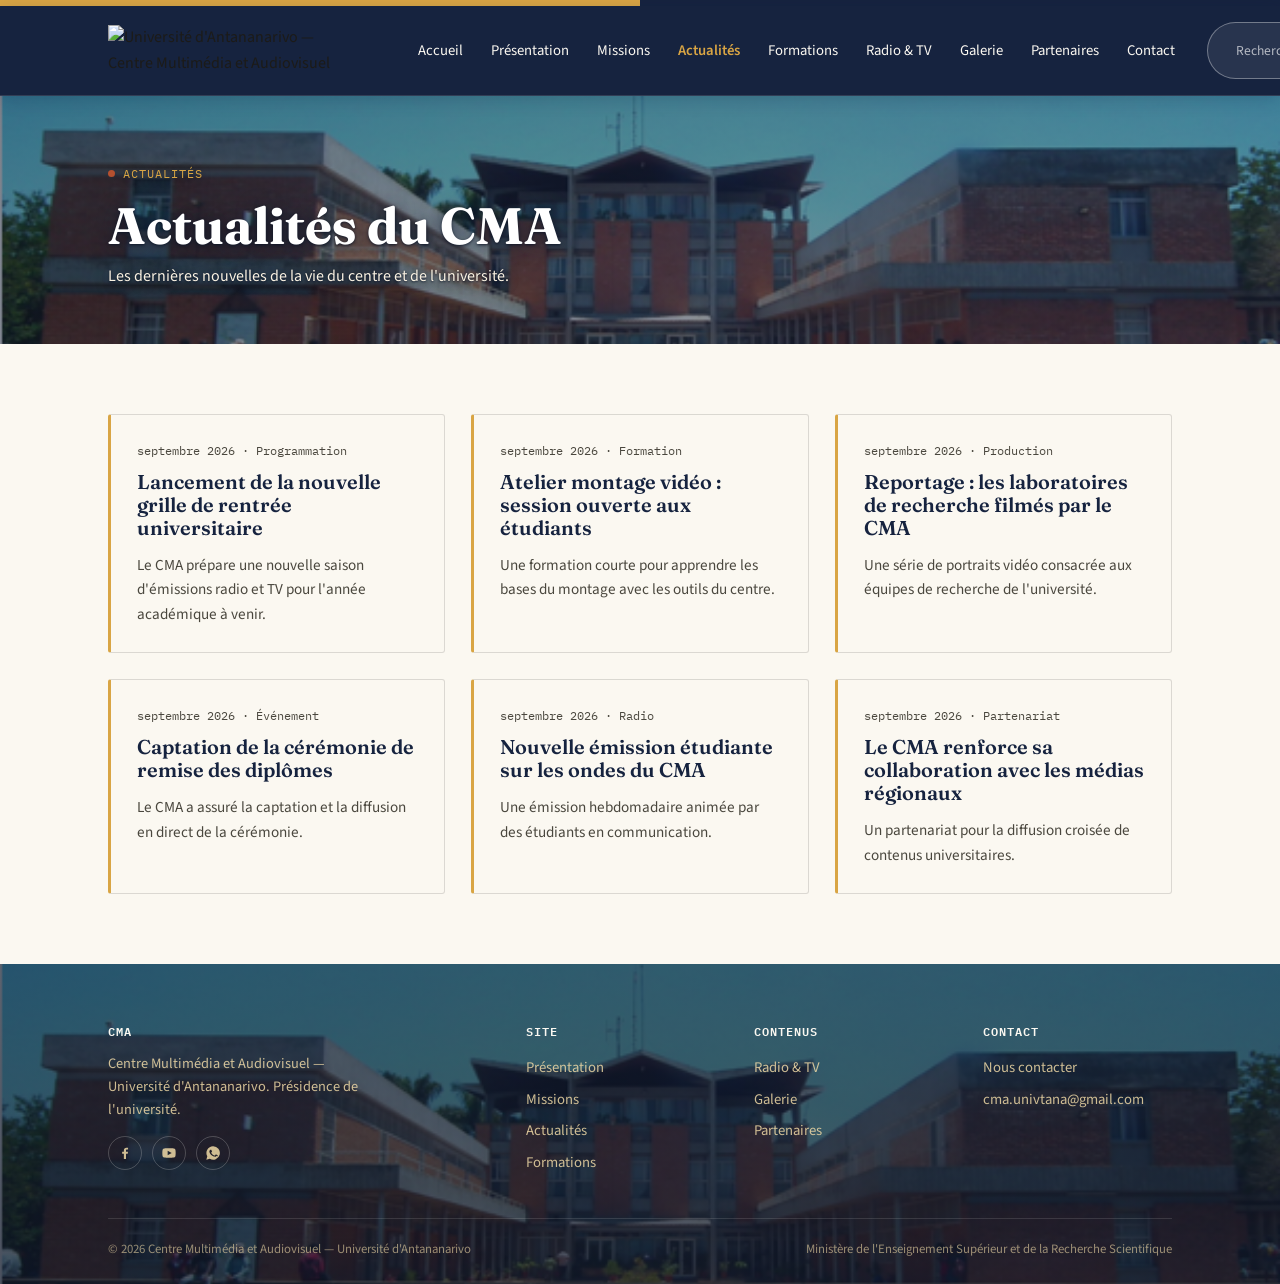
==== actualites.html @ 6f78a0c6 "Add files via upload" ====
<!DOCTYPE html>
<html lang="fr">
<head>
<meta charset="UTF-8">
<meta name="viewport" content="width=device-width, initial-scale=1.0">
<title>Actualités | CMA — Université d'Antananarivo</title>
<link rel="icon" href="assets/logo-cma.png" type="image/png">
<link rel="stylesheet" href="styles.css">
</head>
<body>
<a href="#main" class="skip-link">Aller au contenu principal</a>
<div class="top-strip"></div>

<header class="site-header">
  <div class="header-inner">
    <div class="brand-group">
      <a href="index.html" class="brand">
        <img src="assets/logo-cma-header.png" alt="Université d'Antananarivo — Centre Multimédia et Audiovisuel" class="brand-logo">
      </a>
    </div>
    <button class="nav-toggle" aria-label="Ouvrir le menu" aria-expanded="false"><span></span></button>
    <nav class="main-nav" aria-label="Navigation principale">
      <a href="index.html">Accueil</a>
      <a href="presentation.html">Présentation</a>
      <a href="missions.html">Missions</a>
      <a href="actualites.html" class="current">Actualités</a>
      <a href="formations.html">Formations</a>
      <a href="radio-tv.html">Radio &amp; TV</a>
      <a href="galerie.html">Galerie</a>
      <a href="partenaires.html">Partenaires</a>
      <a href="contact.html">Contact</a>
    </nav>
    <div class="header-actions">
      <form class="search-box" id="site-search-form" role="search">
        <input type="text" id="site-search" placeholder="Rechercher…" autocomplete="off">
        <button type="submit" aria-label="Lancer la recherche"><svg viewBox="0 0 24 24" fill="none" width="14" height="14"><circle cx="10.5" cy="10.5" r="6.5" stroke="white" stroke-width="2"/><line x1="15.3" y1="15.3" x2="20" y2="20" stroke="white" stroke-width="2" stroke-linecap="round"/></svg></button>
      </form>
    </div>
    <div id="search-results"></div>
  </div>
</header>

<main id="main">

  <section class="page-hero">
    <div class="container">
      <span class="eyebrow">Actualités</span>
      <h1>Actualités du CMA</h1>
      <p>Les dernières nouvelles de la vie du centre et de l'université.</p>
    </div>
  </section>

  <section>
    <div class="container">
      <div class="grid grid-3">
        <div class="card news-card">
          <span class="date">septembre 2026 · Programmation</span>
          <h3>Lancement de la nouvelle grille de rentrée universitaire</h3>
          <p>Le CMA prépare une nouvelle saison d'émissions radio et TV pour l'année académique à venir.</p>
        </div>
        <div class="card news-card">
          <span class="date">septembre 2026 · Formation</span>
          <h3>Atelier montage vidéo : session ouverte aux étudiants</h3>
          <p>Une formation courte pour apprendre les bases du montage avec les outils du centre.</p>
        </div>
        <div class="card news-card">
          <span class="date">septembre  2026 · Production</span>
          <h3>Reportage : les laboratoires de recherche filmés par le CMA</h3>
          <p>Une série de portraits vidéo consacrée aux équipes de recherche de l'université.</p>
        </div>
        <div class="card news-card">
          <span class="date">septembre 2026 · Événement</span>
          <h3>Captation de la cérémonie de remise des diplômes</h3>
          <p>Le CMA a assuré la captation et la diffusion en direct de la cérémonie.</p>
        </div>
        <div class="card news-card">
          <span class="date">septembre 2026 · Radio</span>
          <h3>Nouvelle émission étudiante sur les ondes du CMA</h3>
          <p>Une émission hebdomadaire animée par des étudiants en communication.</p>
        </div>
        <div class="card news-card">
          <span class="date">septembre 2026 · Partenariat</span>
          <h3>Le CMA renforce sa collaboration avec les médias régionaux</h3>
          <p>Un partenariat pour la diffusion croisée de contenus universitaires.</p>
        </div>
      </div>
    </div>
  </section>

</main>

<footer class="site-footer">
  <div class="container">
    <div class="footer-grid">
      <div>
        <h4>CMA</h4>
        <p style="color: var(--gold-soft); opacity:0.85; font-size:0.9rem; max-width:280px;">Centre Multimédia et Audiovisuel — Université d'Antananarivo. Présidence de l'université.</p>
        <div class="social-row" style="margin-top:14px;">
          <a href="https://www.facebook.com/profile.php?id=61587977565818" target="_blank" rel="noopener" aria-label="Facebook" title="Facebook"><svg viewBox="0 0 24 24" width="16" height="16" fill="currentColor"><path d="M13.5 21v-7.8h2.6l.4-3h-3v-1.9c0-.9.3-1.5 1.5-1.5h1.6V4.1C15.9 4 15 4 14 4c-2.2 0-3.7 1.3-3.7 3.8v2.4H7.7v3h2.6V21h3.2z"/></svg></a>
          <a href="https://www.youtube.com/@CMAUnivAntananarivo" target="_blank" rel="noopener" aria-label="YouTube" title="YouTube"><svg viewBox="0 0 24 24" width="16" height="16" fill="currentColor"><path d="M21.6 7.2c-.2-1-1-1.7-2-1.9C17.9 5 12 5 12 5s-5.9 0-7.6.3c-1 .2-1.8.9-2 1.9C2 9 2 12 2 12s0 3 .4 4.8c.2 1 1 1.7 2 1.9C6.1 19 12 19 12 19s5.9 0 7.6-.3c1-.2 1.8-.9 2-1.9.4-1.8.4-4.8.4-4.8s0-3-.4-4.8zM10 15.5v-7l6 3.5-6 3.5z"/></svg></a>
          <a href="https://wa.me/261342315042" target="_blank" rel="noopener" aria-label="WhatsApp" title="WhatsApp"><svg viewBox="0 0 24 24" width="16" height="16" fill="currentColor"><path d="M12 2a10 10 0 0 0-8.6 15L2 22l5.2-1.4A10 10 0 1 0 12 2zm5.8 14.2c-.2.6-1.4 1.2-2 1.3-.5.1-1.1.1-1.8-.1-.4-.1-.9-.3-1.6-.6-2.8-1.2-4.6-4-4.7-4.2-.1-.2-1.1-1.5-1.1-2.9s.7-2 1-2.3c.3-.3.6-.4.8-.4h.6c.2 0 .4 0 .6.5.2.6.7 1.9.8 2 .1.2.1.3 0 .5-.1.2-.2.3-.4.5-.2.2-.4.4-.5.6-.2.2-.4.4-.2.7.2.3.9 1.5 2 2.4 1.3 1.1 2.4 1.5 2.8 1.6.3.1.5.1.7-.1.2-.2.8-.9 1-1.2.2-.3.4-.3.7-.2.3.1 1.7.8 2 1 .3.1.5.2.6.3.1.2.1.9-.1 1.5z"/></svg></a>
        </div>
      </div>
      <div>
        <h4>Site</h4>
        <a href="presentation.html">Présentation</a>
        <a href="missions.html">Missions</a>
        <a href="actualites.html">Actualités</a>
        <a href="formations.html">Formations</a>
      </div>
      <div>
        <h4>Contenus</h4>
        <a href="radio-tv.html">Radio &amp; TV</a>
        <a href="galerie.html">Galerie</a>
        <a href="partenaires.html">Partenaires</a>
      </div>
      <div>
        <h4>Contact</h4>
        <a href="contact.html">Nous contacter</a>
        <a href="mailto:cma.univtana@gmail.com">cma.univtana@gmail.com</a>
      </div>
    </div>
    <div class="footer-bottom">
      <span>© 2026 Centre Multimédia et Audiovisuel — Université d'Antananarivo</span>
      <span>Ministère de l'Enseignement Supérieur et de la Recherche Scientifique</span>
    </div>
  </div>
</footer>

<div class="lightbox" id="lightbox">
  <button class="lightbox-close" aria-label="Fermer">×</button>
  <div class="lightbox-box">
    <h3 id="lightbox-title"></h3>
    <p id="lightbox-caption" style="color: var(--gold-soft);"></p>
  </div>
</div>

<script src="script.js"></script>
</body>
</html>
---- styles.css ----
@import url('https://fonts.googleapis.com/css2?family=Fraunces:opsz,wght@9..144,400;9..144,500;9..144,600;9..144,700&family=Source+Sans+3:wght@400;500;600;700&family=IBM+Plex+Mono:wght@400;500&display=swap');

:root {
  /* Color */
  --navy: #16233F;
  --navy-deep: #0E1729;
  --logo-blue: #004FA4;
  --gold: #D9A544;
  --gold-soft: #EFD9A6;
  --terracotta: #B5502F;
  --green: #2F5233;
  --cream: #F6F1E7;
  --paper: #FBF8F1;
  --ink: #1C1B18;
  --ink-soft: #4A473E;
  --line: rgba(28,27,24,0.14);

  /* Organigramme — accents de service (dérivés de la palette du site) */
  --org-tv: #1B4B7A;
  --org-radio: #2F5233;
  --org-multimedia: #B5502F;
  --org-formation: #A97C1F;
  --org-incubator: #7A2E2E;
  --org-admin: #16233F;

  /* Type */
  --font-display: "Fraunces", serif;
  --font-body: "Source Sans 3", sans-serif;
  --font-mono: "IBM Plex Mono", monospace;

  --radius: 3px;
}

* { box-sizing: border-box; }
html { scroll-behavior: smooth; }

body {
  margin: 0;
  background: var(--paper);
  color: var(--ink);
  font-family: var(--font-body);
  font-size: 16px;
  line-height: 1.6;
  -webkit-font-smoothing: antialiased;
}

img { max-width: 100%; display: block; }
a { color: inherit; }

h1, h2, h3, h4 {
  font-family: var(--font-display);
  font-weight: 600;
  color: var(--navy);
  margin: 0 0 0.5em;
  line-height: 1.15;
}

h1 { font-size: clamp(2.2rem, 4vw, 3.4rem); font-weight: 700; }
h2 { font-size: clamp(1.6rem, 2.6vw, 2.2rem); }
h3 { font-size: 1.25rem; }

p { margin: 0 0 1em; color: var(--ink-soft); }

.container {
  max-width: 1120px;
  margin: 0 auto;
  padding: 0 28px;
}

/* ---------- Utility: timecode eyebrow ---------- */
.eyebrow {
  display: inline-flex;
  align-items: center;
  gap: 8px;
  font-family: var(--font-mono);
  font-size: 0.78rem;
  letter-spacing: 0.08em;
  color: var(--terracotta);
  text-transform: uppercase;
  margin-bottom: 14px;
}
.eyebrow::before {
  content: "";
  width: 7px; height: 7px;
  border-radius: 50%;
  background: var(--terracotta);
  display: inline-block;
}

/* ---------- Skip link / focus ---------- */
.skip-link {
  position: absolute; left: -999px; top: 0;
  background: var(--navy); color: var(--paper);
  padding: 10px 16px; z-index: 200;
}
.skip-link:focus { left: 12px; top: 12px; }
a:focus-visible, button:focus-visible, input:focus-visible, textarea:focus-visible {
  outline: 3px solid var(--gold);
  outline-offset: 2px;
}

/* ---------- Gold band top strip (letterhead echo) ---------- */
.top-strip {
  height: 6px;
  background: linear-gradient(90deg, var(--gold) 0 50%, var(--navy) 50% 100%);
}

/* ---------- Header ---------- */
header.site-header {
  background: var(--navy);
  border-bottom: 1px solid rgba(255,255,255,0.12);
  position: sticky;
  top: 0;
  z-index: 100;
  box-shadow: 0 4px 16px rgba(0,30,70,0.18);
}
.header-inner {
  display: flex;
  align-items: center;
  justify-content: space-between;
  padding: 16px 28px;
  max-width: 1120px;
  margin: 0 auto;
  gap: 20px;
}
.brand-group {
  display: flex;
  align-items: center;
  gap: 14px;
}
.brand-badge { display: flex; align-items: center; flex-shrink: 0; }
.brand-badge-img {
  width: 62px; height: 62px; border-radius: 50%;
  object-fit: cover; object-position: center;
  border: 2px solid var(--gold);
  box-shadow: 0 6px 14px rgba(0,20,50,0.3);
}
.brand {
  display: flex;
  align-items: center;
  gap: 12px;
  text-decoration: none;
}
.brand-logo {
  height: auto;
  width: 230px;
  max-width: 34vw;
  flex-shrink: 0;
}
.brand-text { line-height: 1.2; }
.brand-text .name { font-family: var(--font-display); font-weight: 700; font-size: 1.05rem; color: var(--paper); display:block; }
.brand-text .sub { font-family: var(--font-mono); font-size: 0.68rem; letter-spacing: 0.06em; color: rgba(255,255,255,0.75); text-transform: uppercase; }

nav.main-nav {
  display: flex;
  align-items: center;
  gap: 4px;
  margin-left: 48px;
}
nav.main-nav a {
  font-size: 0.92rem;
  text-decoration: none;
  color: var(--paper);
  padding: 8px 12px;
  border-radius: var(--radius);
  white-space: nowrap;
}
nav.main-nav a:hover { background: rgba(255,255,255,0.12); color: var(--paper); }
nav.main-nav a.current { color: var(--gold); font-weight: 600; }

.header-actions { display: flex; align-items: center; gap: 10px; }

.search-box {
  display: flex; align-items: center;
  border: 1px solid rgba(255,255,255,0.35);
  border-radius: 999px;
  padding: 6px 6px 6px 14px;
  background: rgba(255,255,255,0.08);
}
.search-box input {
  border: none; outline: none; background: transparent;
  font-family: var(--font-body); font-size: 0.85rem;
  width: 130px; color: var(--paper);
}
.search-box input::placeholder { color: rgba(255,255,255,0.65); }
.search-box button {
  border: none; background: var(--gold); color: var(--navy-deep);
  width: 26px; height: 26px; border-radius: 50%;
  display: flex; align-items: center; justify-content: center;
  cursor: pointer;
}
.search-box button svg circle, .search-box button svg line { stroke: var(--navy-deep); }

.nav-toggle {
  display: none;
  background: none; border: 1px solid rgba(255,255,255,0.4); border-radius: var(--radius);
  padding: 8px 10px; cursor: pointer;
}
.nav-toggle span, .nav-toggle span::before, .nav-toggle span::after {
  content: ""; display: block; width: 20px; height: 2px; background: var(--paper);
  position: relative; transition: 0.2s;
}
.nav-toggle span::before { position: absolute; top: -6px; }
.nav-toggle span::after { position: absolute; top: 6px; }

#search-results {
  display: none;
  position: absolute; right: 28px; top: 64px;
  background: var(--paper); border: 1px solid var(--line);
  border-radius: var(--radius); box-shadow: 0 12px 28px rgba(14,23,41,0.15);
  width: 320px; max-height: 360px; overflow-y: auto; z-index: 150;
}
#search-results.open { display: block; }
#search-results a { display: block; padding: 12px 16px; text-decoration: none; border-bottom: 1px solid var(--line); }
#search-results a:last-child { border-bottom: none; }
#search-results a:hover { background: var(--cream); }
#search-results .r-eyebrow { font-family: var(--font-mono); font-size: 0.68rem; color: var(--terracotta); text-transform: uppercase; }
#search-results .r-title { color: var(--navy); font-weight: 600; margin-top: 2px; }
#search-results .empty { padding: 16px; color: var(--ink-soft); font-size: 0.88rem; }

/* ---------- Hero ---------- */
.hero {
  position: relative;
  background:
    linear-gradient(160deg, rgba(14,23,41,0.6), rgba(22,35,63,0.52)),
    url('assets/campus-bg.png') center/cover no-repeat;
  color: var(--paper);
  overflow: hidden;
  padding: 100px 0 90px;
}
.hero-bars {
  position: absolute; inset: 0;
  display: flex; align-items: flex-end; gap: 4px;
  opacity: 0.18; padding: 0 0;
}
.hero-bars span {
  flex: 1; background: var(--gold);
  animation: bar-pulse 2.6s ease-in-out infinite;
}
@keyframes bar-pulse {
  0%, 100% { transform: scaleY(0.3); }
  50% { transform: scaleY(1); }
}
@media (prefers-reduced-motion: reduce) {
  .hero-bars span { animation: none; transform: scaleY(0.6); }
}
.hero-content { position: relative; max-width: 680px; }
.hero-content.wide { max-width: 1100px; }
.hero .eyebrow { color: var(--gold); text-shadow: 0 1px 8px rgba(14,23,41,0.5); }
.hero .eyebrow::before { background: var(--terracotta); box-shadow: 0 0 0 4px rgba(181,80,47,0.35); }
.hero h1 { color: #FFFFFF; text-shadow: 0 2px 18px rgba(14,23,41,0.75), 0 1px 3px rgba(14,23,41,0.9); }
.hero p.lead { color: #FBF3E3; font-size: 1.15rem; max-width: 560px; text-shadow: 0 1px 14px rgba(14,23,41,0.7), 0 1px 2px rgba(14,23,41,0.85); }

.btn {
  display: inline-flex; align-items: center; gap: 8px;
  font-family: var(--font-body); font-weight: 600; font-size: 0.95rem;
  padding: 12px 22px; border-radius: 2px; text-decoration: none;
  cursor: pointer; border: 1px solid transparent;
}
.btn-primary { background: var(--gold); color: var(--navy-deep); }
.btn-primary:hover { background: #e6b862; }
.btn-outline { background: transparent; color: var(--paper); border-color: rgba(251,248,241,0.4); }
.btn-outline:hover { border-color: var(--paper); }
.btn-row { display: flex; gap: 14px; margin-top: 30px; flex-wrap: wrap; }

/* ---------- Sections ---------- */
section { padding: 70px 0; }
section.alt { background: var(--cream); }
.section-head { max-width: 640px; margin-bottom: 40px; }

.grid { display: grid; gap: 26px; }
.grid-3 { grid-template-columns: repeat(3, 1fr); }
.grid-2 { grid-template-columns: repeat(2, 1fr); }
.grid-4 { grid-template-columns: repeat(4, 1fr); }

.card {
  background: var(--paper);
  border: 1px solid var(--line);
  border-radius: var(--radius);
  padding: 26px;
  display: flex; flex-direction: column; gap: 10px;
}
.card .tc { font-family: var(--font-mono); font-size: 0.72rem; color: var(--terracotta); letter-spacing: 0.06em; }
.card h3 { margin-bottom: 4px; }
.card p { margin-bottom: 0; font-size: 0.95rem; }

/* News / actu card */
.news-card { border-left: 3px solid var(--gold); }
.news-card .date { font-family: var(--font-mono); font-size: 0.75rem; color: var(--ink-soft); }

/* On-air strip */
.onair-strip {
  background:
    linear-gradient(90deg, rgba(14,23,41,0.62), rgba(14,23,41,0.58)),
    url('assets/campus-bg.png') center/cover no-repeat;
  color: var(--paper);
  padding: 18px 0;
}
.onair-inner { display: flex; align-items: center; gap: 16px; flex-wrap: wrap; }
.tally {
  display: inline-flex; align-items: center; gap: 8px;
  font-family: var(--font-mono); font-size: 0.78rem; letter-spacing: 0.08em;
  background: rgba(181,80,47,0.18); border: 1px solid var(--terracotta);
  padding: 6px 12px; border-radius: 999px; text-transform: uppercase;
}
.tally .dot { width: 8px; height: 8px; border-radius: 50%; background: var(--terracotta); animation: blink 1.6s infinite; }
@keyframes blink { 0%,100%{opacity:1;} 50%{opacity:0.25;} }

/* Footer */
footer.site-footer {
  background:
    linear-gradient(180deg, rgba(14,23,41,0.68), rgba(14,23,41,0.75)),
    url('assets/campus-bg.png') center/cover no-repeat;
  color: var(--gold-soft);
  padding: 60px 0 24px;
}
.footer-grid { display: grid; grid-template-columns: 2fr 1fr 1fr 1fr; gap: 40px; margin-bottom: 40px; }
.footer-grid h4 { color: var(--paper); font-family: var(--font-mono); font-size: 0.78rem; letter-spacing: 0.08em; text-transform: uppercase; margin-bottom: 14px; }
.footer-grid a { display: block; text-decoration: none; color: var(--gold-soft); opacity: 0.85; padding: 4px 0; font-size: 0.92rem; }
.footer-grid a:hover { opacity: 1; text-decoration: underline; }
.footer-bottom { border-top: 1px solid rgba(251,248,241,0.12); padding-top: 20px; display: flex; justify-content: space-between; flex-wrap: wrap; gap: 10px; font-size: 0.8rem; color: rgba(239,217,166,0.6); }
.social-row { display: flex; gap: 10px; }
.social-row a { width: 34px; height: 34px; border: 1px solid rgba(251,248,241,0.25); border-radius: 50%; display: flex; align-items: center; justify-content: center; padding: 0; }
.social-row a:hover { border-color: var(--gold); background: rgba(217,165,68,0.1); }

/* ---------- Page hero (interior pages) ---------- */
.page-hero {
  background:
    linear-gradient(160deg, rgba(14,23,41,0.55), rgba(22,35,63,0.48)),
    url('assets/campus-bg.png') center/cover no-repeat;
  color: var(--paper);
  padding: 64px 0 54px;
  position: relative;
  overflow: hidden;
}
.page-hero .eyebrow { color: var(--gold); text-shadow: 0 1px 8px rgba(14,23,41,0.5); }
.page-hero .eyebrow::before { background: var(--terracotta); }
.page-hero h1 { color: #FFFFFF; margin-bottom: 8px; text-shadow: 0 2px 18px rgba(14,23,41,0.75), 0 1px 3px rgba(14,23,41,0.9); }
.page-hero p { color: #FBF3E3; max-width: 620px; margin-bottom: 0; text-shadow: 0 1px 14px rgba(14,23,41,0.7), 0 1px 2px rgba(14,23,41,0.85); }

/* Breadcrumb-like waveform divider */
.waveform-divider { display: flex; gap: 3px; align-items: flex-end; height: 20px; opacity: 0.5; margin-top: 24px; }
.waveform-divider span { width: 3px; background: var(--gold); }

/* ---------- Team / people ---------- */
.person {
  display: flex; gap: 16px; align-items: flex-start;
  padding: 18px 0; border-bottom: 1px solid var(--line);
}
.person:last-child { border-bottom: none; }
.avatar {
  width: 52px; height: 52px; border-radius: 50%;
  background: var(--cream); border: 1px solid var(--line);
  display: flex; align-items: center; justify-content: center;
  font-family: var(--font-display); font-weight: 600; color: var(--navy);
  flex-shrink: 0;
}
.person .role { font-family: var(--font-mono); font-size: 0.75rem; color: var(--terracotta); text-transform: uppercase; letter-spacing: 0.04em; }

/* ---------- Mission list ---------- */
.mission-item { display: flex; gap: 20px; padding: 26px 0; border-top: 1px solid var(--line); }
.mission-item:last-child { border-bottom: 1px solid var(--line); }
.mission-tc { font-family: var(--font-mono); color: var(--gold); background: var(--navy); padding: 6px 10px; height: fit-content; border-radius: 2px; font-size: 0.85rem; flex-shrink: 0; }

/* ---------- Gallery ---------- */
.gallery-grid { display: grid; grid-template-columns: repeat(3, 1fr); gap: 16px; }
.gallery-item {
  position: relative; aspect-ratio: 4/3; border-radius: var(--radius); overflow: hidden;
  cursor: pointer; border: 1px solid var(--line);
  display: flex; align-items: flex-end; justify-content: flex-start;
  color: var(--paper); padding: 14px; background: var(--cream);
}
.gallery-thumb { position: absolute; inset: 0; width: 100%; height: 100%; object-fit: cover; z-index: 0; }
.gallery-item::before {
  content: ""; position: absolute; inset: 0; z-index: 1;
  background: linear-gradient(180deg, rgba(14,23,41,0.05) 40%, rgba(14,23,41,0.75) 100%);
}
.gallery-item .tag { position: absolute; top: 10px; left: 10px; z-index: 2; font-family: var(--font-mono); font-size: 0.65rem; background: rgba(14,23,41,0.65); padding: 3px 8px; border-radius: 999px; text-transform: uppercase; }
.gallery-item .cap { position: relative; z-index: 2; font-family: var(--font-mono); font-size: 0.78rem; text-align: left; }
.gallery-item.video::after {
  content: "▶"; position: absolute; z-index: 2; font-size: 1.4rem; color: var(--paper);
  background: rgba(14,23,41,0.55); width: 44px; height: 44px; border-radius: 50%;
  display: flex; align-items: center; justify-content: center;
  top: 50%; left: 50%; transform: translate(-50%, -50%);
}

.filter-row { display: flex; gap: 10px; margin-bottom: 30px; flex-wrap: wrap; }
.filter-btn {
  font-family: var(--font-mono); font-size: 0.78rem; text-transform: uppercase; letter-spacing: 0.05em;
  border: 1px solid var(--line); background: var(--paper); padding: 8px 16px; border-radius: 999px; cursor: pointer;
}
.filter-btn.active, .filter-btn:hover { border-color: var(--terracotta); color: var(--terracotta); }

/* Lightbox */
.lightbox { position: fixed; inset: 0; background: rgba(14,23,41,0.92); display: none; align-items: center; justify-content: center; z-index: 300; padding: 40px; }
.lightbox.open { display: flex; }
.lightbox-box { background: var(--navy); color: var(--paper); max-width: 760px; width: 100%; border-radius: 4px; padding: 24px; text-align: center; max-height: 88vh; overflow-y: auto; }
.lightbox-close { position: absolute; top: 24px; right: 32px; background: none; border: none; color: var(--paper); font-size: 1.8rem; cursor: pointer; }
.lightbox-media { width: 100%; max-height: 60vh; object-fit: contain; border-radius: 3px; margin-bottom: 18px; background: var(--navy-deep); }

/* ---------- Forms ---------- */
.form-grid { display: grid; grid-template-columns: 1fr 1fr; gap: 18px; }
.field { display: flex; flex-direction: column; gap: 6px; margin-bottom: 18px; }
.field.full { grid-column: 1 / -1; }
label { font-family: var(--font-mono); font-size: 0.75rem; text-transform: uppercase; letter-spacing: 0.05em; color: var(--navy); }
input, textarea, select {
  font-family: var(--font-body); font-size: 0.95rem;
  padding: 12px 14px; border: 1px solid var(--line); border-radius: 2px;
  background: var(--paper); color: var(--ink);
}
textarea { resize: vertical; min-height: 120px; }
.form-note { font-size: 0.85rem; color: var(--ink-soft); margin-top: 6px; }
.form-status { font-family: var(--font-mono); font-size: 0.85rem; margin-top: 14px; display: none; padding: 12px 14px; border-radius: 2px; }
.form-status.ok { display: block; background: rgba(47,82,51,0.12); color: var(--green); border: 1px solid var(--green); }
.form-status.err { display: block; background: rgba(181,80,47,0.1); color: var(--terracotta); border: 1px solid var(--terracotta); }

.contact-info { display: flex; flex-direction: column; gap: 22px; }
.info-line { display: flex; gap: 14px; align-items: flex-start; }
.info-line .icon { width: 36px; height: 36px; background: var(--cream); border-radius: 50%; display: flex; align-items: center; justify-content: center; flex-shrink: 0; }

/* ---------- Partner logos ---------- */
.partner-tile {
  border: 1px dashed var(--line); border-radius: var(--radius);
  padding: 26px; text-align: center; font-family: var(--font-mono); font-size: 0.85rem;
  color: var(--ink-soft); display: flex; flex-direction: column; align-items: center; gap: 10px;
}
.partner-mark { width: 48px; height: 48px; border-radius: 50%; background: var(--navy); color: var(--gold); display: flex; align-items: center; justify-content: center; font-family: var(--font-display); font-weight: 700; }

/* ---------- Bandeau d'actualités défilant (ticker) ---------- */
.news-ticker {
  overflow: hidden;
  white-space: nowrap;
  border-top: 1px solid rgba(255,255,255,0.22);
  border-bottom: 1px solid rgba(255,255,255,0.22);
  padding: 26px 0;
  -webkit-mask-image: linear-gradient(90deg, transparent, #000 6%, #000 94%, transparent);
  mask-image: linear-gradient(90deg, transparent, #000 6%, #000 94%, transparent);
}
.news-ticker-track {
  display: inline-flex;
  align-items: center;
  gap: 30px;
  animation: news-ticker-scroll 40s linear infinite;
  will-change: transform;
}
.news-ticker:hover .news-ticker-track { animation-play-state: paused; }
.news-ticker-item {
  font-family: var(--font-mono); font-size: 1.25rem; font-weight: 500;
  color: var(--paper); text-shadow: 0 1px 12px rgba(14,23,41,0.7);
}
.news-ticker-item .ti-date { color: var(--gold); font-weight: 600; margin-right: 10px; }
.ticker-sep { color: var(--terracotta); font-size: 0.9rem; }

@keyframes news-ticker-scroll {
  from { transform: translateX(0); }
  to { transform: translateX(-50%); }
}
@media (prefers-reduced-motion: reduce) {
  .news-ticker-track { animation: none; }
  .news-ticker { overflow-x: auto; }
}
@media (max-width: 640px) {
  .news-ticker-item { font-size: 1rem; }
  .news-ticker { padding: 20px 0; }
}

.carousel { position: relative; margin-top: 10px; }
.carousel-track {
  display: flex; gap: 20px; overflow-x: auto; scroll-snap-type: x mandatory;
  scroll-behavior: smooth; padding: 4px 4px 10px; margin: 0 -4px;
  -webkit-overflow-scrolling: touch; scrollbar-width: none;
}
.carousel-track::-webkit-scrollbar { display: none; }
.carousel-slide {
  flex: 0 0 calc(33.333% - 14px); scroll-snap-align: start; min-width: 0;
}
.carousel-arrow {
  position: absolute; top: 40%; transform: translateY(-50%);
  background: var(--paper); border: 1px solid var(--line);
  width: 38px; height: 38px; border-radius: 50%; cursor: pointer;
  box-shadow: 0 8px 18px rgba(22,35,63,0.16);
  display: flex; align-items: center; justify-content: center;
  font-size: 1.2rem; color: var(--navy); z-index: 5;
}
.carousel-arrow:hover { border-color: var(--terracotta); color: var(--terracotta); }
.carousel-arrow.prev { left: -18px; }
.carousel-arrow.next { right: -18px; }
.carousel-dots { display: flex; justify-content: center; gap: 8px; margin-top: 20px; }
.carousel-dot {
  width: 8px; height: 8px; border-radius: 50%; background: var(--line);
  border: none; cursor: pointer; padding: 0; transition: 0.2s;
}
.carousel-dot.active { background: var(--terracotta); width: 22px; border-radius: 4px; }

.hero .carousel-dot { background: rgba(255,255,255,0.35); }
.hero .carousel-dot.active { background: var(--gold); }

@media (max-width: 980px) {
  .carousel-slide { flex-basis: calc(50% - 10px); }
}
@media (max-width: 620px) {
  .carousel-slide { flex-basis: 86%; }
  .carousel-arrow { display: none; }
}
/* ---------- Lecteur en direct (Radio + TV) ---------- */
.live-grid { display: grid; grid-template-columns: 1.6fr 1fr; gap: 24px; margin-top: 30px; align-items: stretch; }

.live-panel { background: var(--paper); border: 1px solid var(--line); border-radius: 4px; overflow: hidden; box-shadow: 0 8px 20px rgba(22,35,63,0.08); }
.live-tabs { display: flex; border-bottom: 1px solid var(--line); }
.live-tab {
  flex: 1; padding: 13px 10px; font-family: var(--font-mono); font-size: 0.76rem;
  text-transform: uppercase; letter-spacing: 0.05em; background: var(--cream);
  border: none; cursor: pointer; color: var(--ink-soft);
}
.live-tab.active { background: var(--paper); color: var(--terracotta); font-weight: 600; }

.live-video-wrap { position: relative; width: 100%; height: 360px; background: var(--navy-deep); }
.live-frame { position: absolute; inset: 0; width: 100%; height: 100%; display: none; overflow: hidden; }
.live-frame.active { display: block; }
.live-frame iframe { width: 100%; height: 100%; border: 0; display: block; }

.podcast-list { height: 100%; overflow-y: auto; background: var(--paper); padding: 8px 20px; }
.podcast-episode { padding: 14px 0; border-bottom: 1px dashed var(--line); }
.podcast-episode:last-child { border-bottom: none; }
.podcast-ep-date { font-family: var(--font-mono); font-size: 0.68rem; color: var(--terracotta); text-transform: uppercase; letter-spacing: 0.04em; }
.podcast-ep-title { font-family: var(--font-display); font-weight: 600; color: var(--navy); font-size: 0.92rem; margin-top: 3px; margin-bottom: 10px; line-height: 1.3; }
.podcast-episode audio { width: 100%; height: 32px; }

@media (max-width: 560px) {
  .live-video-wrap { height: 320px; }
}

.live-audio-card {
  background: var(--navy); color: var(--paper); border-radius: 4px;
  padding: 26px; display: flex; flex-direction: column; justify-content: center;
}
.live-audio-card .tc { color: var(--gold); }
.live-audio-card h3 { color: var(--paper); margin-bottom: 6px; }
.live-audio-card p { color: var(--gold-soft); opacity: 0.85; font-size: 0.88rem; }
.live-audio-card audio { width: 100%; margin-top: 14px; }
.live-audio-card .form-note { color: var(--gold-soft); opacity: 0.7; margin-top: 12px; margin-bottom: 0; }

@media (max-width: 860px) {
  .live-grid { grid-template-columns: 1fr; }
}
/* ---------- Organigramme complet (Président > Coordonnateur > Services) ---------- */
.org-chart-full { display: flex; flex-direction: column; align-items: center; margin-top: 30px; }

.org-exec-node {
  display: flex; align-items: center; gap: 18px;
  background: var(--navy); color: var(--paper);
  padding: 14px 40px 14px 14px; border-radius: 999px;
  font-family: var(--font-display); font-weight: 700; font-size: 1.15rem; text-align: left;
  box-shadow: 0 10px 24px rgba(22,35,63,0.16);
}
.org-exec-node.deep { background: var(--navy-deep); }
.org-exec-photo {
  width: 84px; height: 84px; border-radius: 50%; object-fit: cover;
  border: 3px solid var(--gold); flex-shrink: 0;
  box-shadow: 0 6px 14px rgba(0,0,0,0.25);
}

.org-arrow-down { position: relative; width: 2px; height: 30px; background: var(--line); }
.org-arrow-down::after {
  content: ""; position: absolute; bottom: -1px; left: 50%; transform: translateX(-50%);
  border-left: 6px solid transparent; border-right: 6px solid transparent; border-top: 8px solid var(--line);
}

.org-bracket {
  width: 100%; max-width: 960px; height: 2px; background: var(--line);
  margin-top: 30px;
}

.org-services-grid {
  display: grid;
  grid-template-columns: repeat(6, 1fr);
  gap: 30px 14px;
  width: 100%; max-width: 960px;
  margin-top: 34px;
}

.org-service-node { display: flex; flex-direction: column; align-items: center; text-align: center; }

.org-circle-ring {
  width: 122px; height: 122px; border-radius: 50%; overflow: hidden;
  border: 4px solid var(--paper);
  box-shadow: 0 0 0 3px var(--ring-color, var(--line)), 0 10px 22px rgba(22,35,63,0.16);
  flex-shrink: 0;
}
.org-circle-photo { width: 100%; height: 100%; object-fit: cover; display: block; }

.org-service-name {
  margin-top: 12px; font-family: var(--font-display); font-weight: 700;
  color: var(--navy); font-size: 0.82rem; line-height: 1.2;
}

.org-service-list {
  list-style: none; margin: 10px 0 0; padding: 0;
  width: 100%; max-width: 168px;
}
.org-service-list li {
  font-size: 0.76rem; color: var(--ink-soft);
  padding: 5px 0; border-bottom: 1px dashed var(--line);
}
.org-service-list li:last-child { border-bottom: none; }

.org-circle-ring.c-tv { --ring-color: var(--org-tv); }
.org-circle-ring.c-radio { --ring-color: var(--org-radio); }
.org-circle-ring.c-multimedia { --ring-color: var(--org-multimedia); }
.org-circle-ring.c-formation { --ring-color: var(--org-formation); }
.org-circle-ring.c-incubator { --ring-color: var(--org-incubator); }
.org-circle-ring.c-admin { --ring-color: var(--org-admin); }

@media (max-width: 980px) {
  .org-services-grid { grid-template-columns: repeat(3, 1fr); gap: 34px 20px; }
}
@media (max-width: 620px) {
  .org-services-grid { grid-template-columns: repeat(2, 1fr); gap: 30px 16px; }
  .org-circle-ring { width: 104px; height: 104px; }
}
@media (max-width: 480px) {
  .org-exec-node { gap: 12px; padding: 10px 24px 10px 10px; font-size: 0.95rem; }
  .org-exec-photo { width: 60px; height: 60px; }
}
@media (max-width: 400px) {
  .org-services-grid { grid-template-columns: 1fr; justify-items: center; }
}
/* ---------- Schedule table (Radio/TV) ---------- */
.schedule { width: 100%; border-collapse: collapse; margin-top: 10px; }
.schedule th, .schedule td { text-align: left; padding: 12px 14px; border-bottom: 1px solid var(--line); font-size: 0.92rem; }
.schedule th { font-family: var(--font-mono); font-size: 0.72rem; text-transform: uppercase; letter-spacing: 0.05em; color: var(--navy); }
.schedule td.time { font-family: var(--font-mono); color: var(--terracotta); white-space: nowrap; }

/* ---------- Catalogue de formations ---------- */
.format-common {
  background: var(--navy); color: var(--paper);
  border-radius: 4px; padding: 28px; margin-top: 26px;
  display: grid; grid-template-columns: repeat(5, 1fr); gap: 22px;
}
.format-common .fc-item .fc-label { font-family: var(--font-mono); font-size: 0.66rem; text-transform: uppercase; letter-spacing: 0.05em; color: var(--gold); margin-bottom: 6px; }
.format-common .fc-item .fc-value { font-size: 0.88rem; color: var(--paper); line-height: 1.35; }

.formation-domain { margin-top: 54px; }
.formation-domain:first-of-type { margin-top: 10px; }
.formation-domain-head {
  display: flex; align-items: center; gap: 14px; flex-wrap: wrap;
  background: var(--navy); color: var(--paper);
  padding: 14px 22px; border-radius: 4px; margin-bottom: 4px;
}
.formation-domain-head h2 { margin-bottom: 0; color: var(--paper); }
.formation-domain-count { font-family: var(--font-mono); font-size: 0.75rem; color: var(--gold); text-transform: uppercase; }

.course-list { display: flex; flex-direction: column; gap: 14px; margin-top: 22px; }
.course-item { border: 1px solid var(--line); border-radius: 4px; background: var(--paper); overflow: hidden; }
.course-summary {
  display: flex; align-items: center; gap: 14px; padding: 18px 20px;
  cursor: pointer; list-style: none;
}
.course-summary::-webkit-details-marker { display: none; }
.course-summary::marker { content: ""; }
.course-code {
  font-family: var(--font-mono); font-size: 0.68rem; background: var(--cream);
  border: 1px solid var(--line); padding: 4px 8px; border-radius: 3px; color: var(--navy);
  flex-shrink: 0; white-space: nowrap;
}
.course-summary h3 { margin: 0; flex: 1; font-size: 1rem; color: var(--navy); }
.course-duration { font-family: var(--font-mono); font-size: 0.7rem; color: var(--terracotta); text-transform: uppercase; flex-shrink: 0; white-space: nowrap; }
.course-chevron { flex-shrink: 0; color: var(--ink-soft); transition: transform 0.2s; }
.course-item[open] .course-chevron { transform: rotate(180deg); }

.course-body { padding: 0 20px 22px; border-top: 1px solid var(--line); padding-top: 18px; }
.course-objective { color: var(--ink-soft); font-size: 0.92rem; margin-bottom: 18px; }
.course-days { display: grid; grid-template-columns: repeat(3, 1fr); gap: 18px; }
.course-day h4 { font-family: var(--font-mono); font-size: 0.68rem; text-transform: uppercase; color: var(--navy); margin: 0 0 8px; letter-spacing: 0.04em; }
.course-day ul { margin: 0; padding-left: 18px; }
.course-day li { font-size: 0.8rem; color: var(--ink-soft); padding: 2px 0; }
.course-final { margin-top: 18px; padding: 12px 14px; background: var(--cream); border-left: 3px solid var(--gold); font-size: 0.85rem; color: var(--ink); }

@media (max-width: 900px) {
  .format-common { grid-template-columns: repeat(2, 1fr); }
}
@media (max-width: 700px) {
  .course-days { grid-template-columns: 1fr; }
  .course-summary { flex-wrap: wrap; }
}
@media (max-width: 480px) {
  .format-common { grid-template-columns: 1fr; }
}


/* ---------- Responsive ---------- */
@media (max-width: 920px) {
  nav.main-nav { display: none; }
  .search-box { display: none; }
  .nav-toggle { display: flex; }
  nav.main-nav.open {
    display: flex; flex-direction: column; position: absolute; top: 72px; left: 0; right: 0;
    background: var(--paper); border-bottom: 1px solid var(--line); padding: 10px 20px 20px;
    box-shadow: 0 12px 24px rgba(0,30,70,0.18);
  }
  nav.main-nav.open a { color: var(--ink); }
  nav.main-nav.open a:hover { background: var(--cream); color: var(--navy); }
  nav.main-nav.open a.current { color: var(--terracotta); }
  .grid-3, .grid-4, .grid-2 { grid-template-columns: 1fr; }
  .footer-grid { grid-template-columns: 1fr 1fr; }
  .form-grid { grid-template-columns: 1fr; }
  .gallery-grid { grid-template-columns: repeat(2, 1fr); }
  .formation-card { grid-template-columns: 1fr; }
}
@media (max-width: 560px) {
  .gallery-grid { grid-template-columns: 1fr; }
  .footer-grid { grid-template-columns: 1fr; }
  .hero { padding: 70px 0 60px; }
  .brand-logo { width: 150px; }
  .brand-badge-img { width: 46px; height: 46px; }
  .brand-group { gap: 8px; }
}
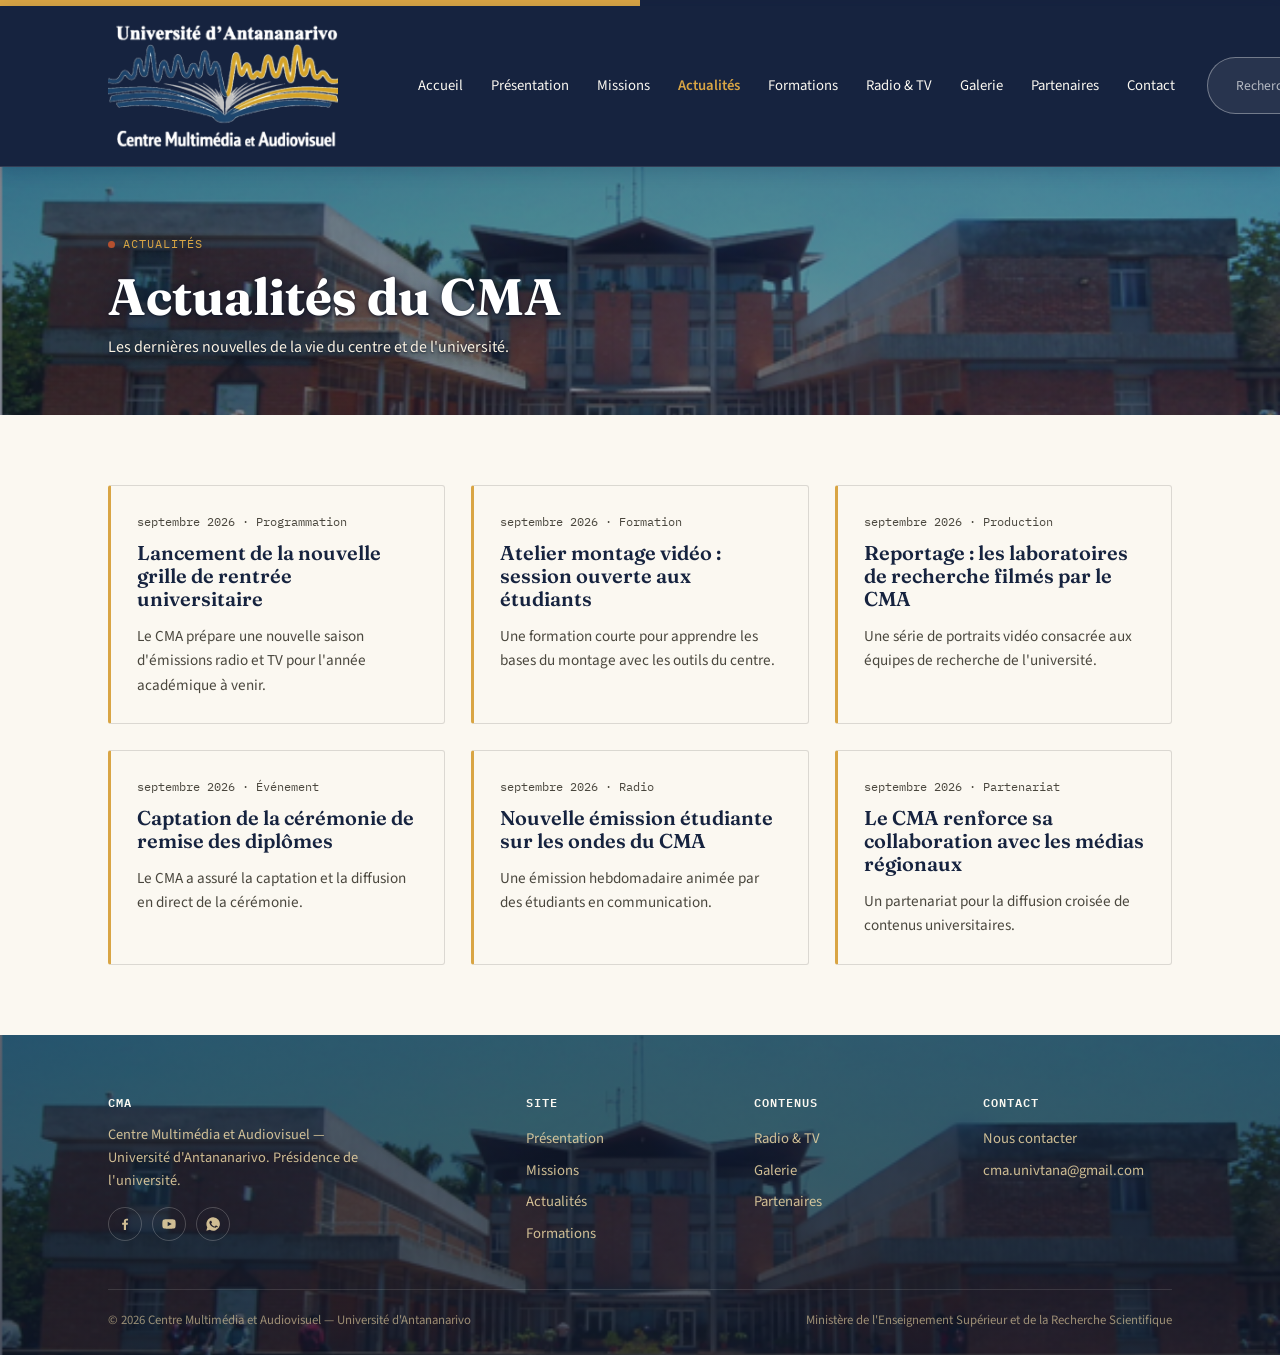
==== commit 88d5990f: "Update logo image source in actualites.html" ====
--- a/actualites.html
+++ b/actualites.html
@@ -4,7 +4,7 @@
 <meta charset="UTF-8">
 <meta name="viewport" content="width=device-width, initial-scale=1.0">
 <title>Actualités | CMA — Université d'Antananarivo</title>
-<link rel="icon" href="assets/logo-cma.png" type="image/png">
+<link rel="icon" href="assets/logo/logo-cma-header.png" type="image/png">
 <link rel="stylesheet" href="styles.css">
 </head>
 <body>
@@ -15,7 +15,7 @@
   <div class="header-inner">
     <div class="brand-group">
       <a href="index.html" class="brand">
-        <img src="assets/logo-cma-header.png" alt="Université d'Antananarivo — Centre Multimédia et Audiovisuel" class="brand-logo">
+        <img src="assets/logo/logo-cma-header.png" alt="Université d'Antananarivo — Centre Multimédia et Audiovisuel" class="brand-logo">
       </a>
     </div>
     <button class="nav-toggle" aria-label="Ouvrir le menu" aria-expanded="false"><span></span></button>
